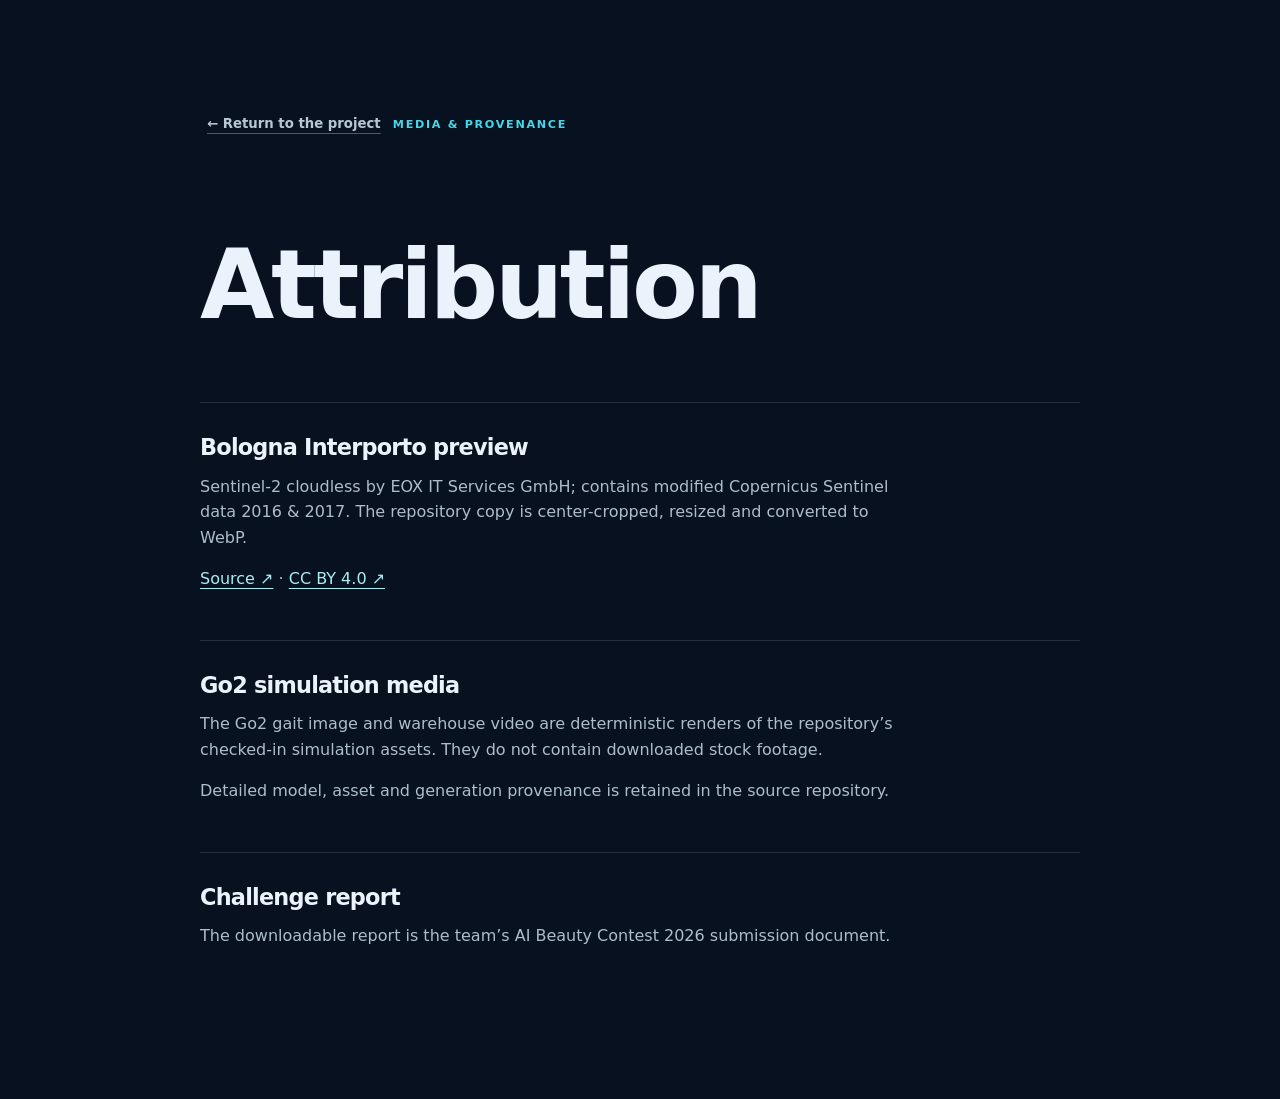
==== attribution.html @ e1055801 "initial commit" ====
<!doctype html>
<html lang="en">
<head>
  <meta charset="utf-8">
  <meta name="viewport" content="width=device-width, initial-scale=1">
  <meta name="theme-color" content="#07111f">
  <title>Media Attribution | LLM-Driven Mission Control</title>
  <link rel="stylesheet" href="styles.css">
</head>
<body>
  <main class="legal-page">
    <a class="text-link" href="index.html#home">← Return to the project</a>
    <span class="criterion-weight">MEDIA &amp; PROVENANCE</span>
    <h1>Attribution</h1>

    <section>
      <h2>Bologna Interporto preview</h2>
      <p>Sentinel-2 cloudless by EOX IT Services GmbH; contains modified Copernicus Sentinel data 2016 &amp; 2017. The repository copy is center-cropped, resized and converted to WebP.</p>
      <p><a href="https://new.eox.at/2017/08/sentinel-2-global-cloudless-mosaic/" target="_blank" rel="noopener">Source ↗</a> · <a href="https://creativecommons.org/licenses/by/4.0/" target="_blank" rel="noopener">CC BY 4.0 ↗</a></p>
    </section>

    <section>
      <h2>Go2 simulation media</h2>
      <p>The Go2 gait image and warehouse video are deterministic renders of the repository’s checked-in simulation assets. They do not contain downloaded stock footage.</p>
      <p>Detailed model, asset and generation provenance is retained in the source repository.</p>
    </section>

    <section>
      <h2>Challenge report</h2>
      <p>The downloadable report is the team’s AI Beauty Contest 2026 submission document.</p>
    </section>
  </main>
</body>
</html>
---- styles.css ----
:root {
  --ink: #eaf2fb;
  --ink-muted: #95a7ba;
  --ink-dark: #142234;
  --paper: #f5f7f8;
  --paper-soft: #edf1f3;
  --night: #07111f;
  --night-soft: #0b192a;
  --panel: #0d1d30;
  --line: rgba(149, 167, 186, 0.2);
  --line-dark: rgba(20, 34, 52, 0.14);
  --cyan: #47d7e8;
  --cyan-soft: #a8edf3;
  --green: #74e0a5;
  --amber: #f4bd63;
  --red: #ff7d78;
  --navy: #12345a;
  --max-width: 1240px;
  --header-height: 76px;
  --radius: 4px;
  --shadow: 0 24px 70px rgba(0, 0, 0, 0.18);
}

* {
  box-sizing: border-box;
}

html {
  min-width: 320px;
  scroll-behavior: smooth;
}

body {
  margin: 0;
  color: var(--ink-dark);
  background: var(--paper);
  font-family: Inter, ui-sans-serif, system-ui, -apple-system, BlinkMacSystemFont, "Segoe UI", sans-serif;
  font-size: 16px;
  line-height: 1.6;
  text-rendering: optimizeLegibility;
}

button,
a {
  -webkit-tap-highlight-color: transparent;
}

a {
  color: inherit;
}

button {
  font: inherit;
}

img,
video {
  display: block;
  max-width: 100%;
}

h1,
h2,
h3,
p,
blockquote {
  margin-top: 0;
}

h1,
h2,
h3 {
  line-height: 1.08;
  letter-spacing: -0.035em;
}

h1 {
  font-size: clamp(3rem, 7vw, 6.7rem);
}

h2 {
  font-size: clamp(2rem, 4vw, 3.8rem);
}

h3 {
  font-size: 1.25rem;
}

code,
pre {
  font-family: "SFMono-Regular", Consolas, "Liberation Mono", monospace;
}

.sr-only {
  position: absolute;
  width: 1px;
  height: 1px;
  padding: 0;
  margin: -1px;
  overflow: hidden;
  clip: rect(0, 0, 0, 0);
  white-space: nowrap;
  border: 0;
}

.skip-link {
  position: fixed;
  top: 8px;
  left: 8px;
  z-index: 200;
  padding: 10px 14px;
  color: var(--night);
  background: var(--cyan);
  transform: translateY(-160%);
  transition: transform 160ms ease;
}

.skip-link:focus {
  transform: translateY(0);
}

.site-header {
  position: sticky;
  top: 0;
  z-index: 100;
  min-height: var(--header-height);
  display: flex;
  align-items: center;
  gap: 26px;
  padding: 0 clamp(20px, 4vw, 64px);
  color: var(--ink);
  background: rgba(7, 17, 31, 0.96);
  border-bottom: 1px solid rgba(255, 255, 255, 0.08);
  backdrop-filter: blur(18px);
}

.brand {
  min-width: max-content;
  display: flex;
  align-items: center;
  gap: 12px;
  color: inherit;
  text-decoration: none;
}

.brand-mark {
  width: 84px;
  height: 60px;
  flex: 0 0 84px;
  display: grid;
  place-items: center;
}

.brand-mark img {
  width: 100%;
  height: 100%;
  object-fit: contain;
  object-position: center;
  transform: translateY(-8px);
}

.brand strong,
.brand small {
  display: block;
}

.brand strong {
  max-width: 190px;
  overflow: hidden;
  text-overflow: ellipsis;
  font-size: 0.82rem;
  letter-spacing: 0.04em;
  white-space: nowrap;
}

.brand small {
  margin-top: 1px;
  color: var(--ink-muted);
  font-size: 0.65rem;
  letter-spacing: 0.08em;
  text-transform: uppercase;
}

.primary-nav {
  min-width: 0;
  margin-left: auto;
}

.tab-list {
  display: flex;
  align-items: stretch;
  gap: 4px;
}

.nav-tab {
  min-height: var(--header-height);
  padding: 0 clamp(8px, 1vw, 16px);
  position: relative;
  color: #aebccc;
  background: transparent;
  border: 0;
  cursor: pointer;
  font-size: clamp(0.68rem, 0.78vw, 0.79rem);
  font-weight: 650;
  letter-spacing: 0.035em;
  white-space: nowrap;
}

.nav-tab::after {
  content: "";
  position: absolute;
  right: 12px;
  bottom: -1px;
  left: 12px;
  height: 2px;
  background: var(--cyan);
  transform: scaleX(0);
  transition: transform 180ms ease;
}

.nav-tab:hover,
.nav-tab:focus-visible,
.nav-tab.is-active {
  color: #fff;
  outline: none;
}

.nav-tab.is-active::after {
  transform: scaleX(1);
}

.nav-toggle {
  display: none;
  width: 42px;
  height: 42px;
  margin-left: auto;
  padding: 10px;
  background: transparent;
  border: 1px solid var(--line);
}

.nav-toggle > span:not(.sr-only) {
  display: block;
  width: 100%;
  height: 1px;
  margin: 5px 0;
  background: var(--ink);
}

.page-panel[hidden] {
  display: none;
}

.page-panel.is-active {
  animation: panel-in 340ms ease both;
}

@keyframes panel-in {
  from { opacity: 0; transform: translateY(8px); }
  to { opacity: 1; transform: translateY(0); }
}

.content-shell {
  width: min(calc(100% - 40px), var(--max-width));
  margin: 0 auto;
}

.hero {
  min-height: calc(100vh - var(--header-height));
  position: relative;
  display: grid;
  grid-template-columns: minmax(0, 1.03fr) minmax(440px, 0.97fr);
  align-items: center;
  gap: clamp(40px, 7vw, 100px);
  padding: clamp(70px, 9vw, 130px) max(20px, calc((100vw - var(--max-width)) / 2));
  overflow: hidden;
  color: var(--ink);
  background:
    radial-gradient(circle at 75% 32%, rgba(40, 134, 160, 0.18), transparent 28%),
    linear-gradient(135deg, #06101d 0%, #091829 58%, #07111f 100%);
}

.hero-grid {
  position: absolute;
  inset: 0;
  opacity: 0.18;
  background-image:
    linear-gradient(rgba(149, 167, 186, 0.16) 1px, transparent 1px),
    linear-gradient(90deg, rgba(149, 167, 186, 0.16) 1px, transparent 1px);
  background-size: 72px 72px;
  mask-image: linear-gradient(90deg, transparent 8%, #000 55%, transparent 100%);
}

.hero-glow {
  position: absolute;
  width: 440px;
  height: 440px;
  top: 8%;
  right: 12%;
  border: 1px solid rgba(71, 215, 232, 0.12);
  border-radius: 50%;
  box-shadow: 0 0 0 70px rgba(71, 215, 232, 0.025), 0 0 0 140px rgba(71, 215, 232, 0.018);
}

.hero-copy,
.hero-visual {
  position: relative;
  z-index: 1;
}

.eyebrow,
.criterion-weight,
.section-index {
  display: inline-flex;
  align-items: center;
  gap: 9px;
  color: var(--cyan-soft);
  font-size: 0.7rem;
  font-weight: 750;
  letter-spacing: 0.15em;
  text-transform: uppercase;
}

.status-dot {
  width: 7px;
  height: 7px;
  display: inline-block;
  background: var(--green);
  border-radius: 50%;
  box-shadow: 0 0 0 5px rgba(116, 224, 165, 0.1), 0 0 18px rgba(116, 224, 165, 0.8);
}

.status-dot.amber {
  flex: 0 0 auto;
  background: var(--amber);
  box-shadow: 0 0 0 5px rgba(244, 189, 99, 0.1), 0 0 18px rgba(244, 189, 99, 0.6);
}

.hero h1 {
  max-width: 780px;
  margin: 25px 0 28px;
  font-size: clamp(3.1rem, 4.5vw, 5.1rem);
  letter-spacing: -0.055em;
}

.hero h1 span {
  color: var(--cyan);
}

.hero-lead {
  max-width: 660px;
  color: #b8c6d5;
  font-size: clamp(1.02rem, 1.5vw, 1.3rem);
}

.hero-actions,
.demo-actions {
  display: flex;
  flex-wrap: wrap;
  align-items: center;
  gap: 13px;
  margin-top: 34px;
}

.button {
  min-height: 48px;
  display: inline-flex;
  align-items: center;
  justify-content: center;
  gap: 18px;
  padding: 0 20px;
  text-decoration: none;
  border: 1px solid transparent;
  border-radius: 2px;
  cursor: pointer;
  font-size: 0.84rem;
  font-weight: 750;
  letter-spacing: 0.035em;
  transition: transform 150ms ease, background 150ms ease, border-color 150ms ease;
}

.button:hover,
.button:focus-visible {
  transform: translateY(-2px);
  outline: none;
}

.button-primary {
  color: #04121d;
  background: var(--cyan);
  box-shadow: 0 12px 30px rgba(71, 215, 232, 0.16);
}

.button-primary:hover {
  background: #6be4f0;
}

.button-secondary {
  color: inherit;
  background: rgba(255, 255, 255, 0.035);
  border-color: rgba(255, 255, 255, 0.2);
}

.button-secondary:hover {
  border-color: rgba(71, 215, 232, 0.55);
}

.text-link {
  padding: 11px 7px;
  color: #b6c6d5;
  font-size: 0.83rem;
  font-weight: 650;
  text-decoration-color: rgba(71, 215, 232, 0.45);
  text-underline-offset: 5px;
}

.visual-frame {
  position: relative;
  padding: 16px;
  background: rgba(11, 25, 42, 0.92);
  border: 1px solid rgba(71, 215, 232, 0.24);
  box-shadow: 0 36px 100px rgba(0, 0, 0, 0.45);
}

.visual-frame::before,
.visual-frame::after {
  content: "";
  position: absolute;
  width: 28px;
  height: 28px;
  border-color: var(--cyan);
}

.visual-frame::before {
  top: -6px;
  left: -6px;
  border-top: 1px solid;
  border-left: 1px solid;
}

.visual-frame::after {
  right: -6px;
  bottom: -6px;
  border-right: 1px solid;
  border-bottom: 1px solid;
}

.visual-toolbar {
  display: flex;
  align-items: center;
  gap: 6px;
  padding: 2px 1px 14px;
  border-bottom: 1px solid var(--line);
}

.visual-toolbar > span {
  width: 6px;
  height: 6px;
  background: #577085;
  border-radius: 50%;
}

.visual-toolbar > span:first-child {
  background: var(--green);
}

.visual-toolbar small {
  margin-left: auto;
  color: var(--green);
  font-size: 0.6rem;
  font-weight: 700;
  letter-spacing: 0.12em;
}

.command-card {
  margin: 15px 0;
  padding: 16px 18px;
  background: #0a1626;
  border-left: 2px solid var(--cyan);
}

.command-card small,
.telemetry-row small,
.architecture-flow small,
.support-layers small,
.price-card small,
.business-metrics small {
  color: var(--ink-muted);
  font-size: 0.59rem;
  font-weight: 750;
  letter-spacing: 0.13em;
}

.command-card p {
  margin: 8px 0 9px;
  color: #d9e5ef;
  font-size: 0.82rem;
  line-height: 1.5;
}

.command-state {
  color: var(--green);
  font-size: 0.65rem;
  font-weight: 650;
}

.mission-frame-title {
  padding: 20px 2px 5px;
}

.mission-frame-title small,
.pipeline-step small,
.mission-output small {
  display: block;
  color: var(--ink-muted);
  font-size: 0.57rem;
  font-weight: 750;
  letter-spacing: 0.13em;
}

.mission-frame-title strong {
  display: block;
  margin-top: 5px;
  color: #e8f0f7;
  font-size: 1rem;
  line-height: 1.35;
}

.hero-pipeline {
  display: grid;
  gap: 0;
  margin: 16px 0;
}

.pipeline-step {
  min-height: 66px;
  display: grid;
  grid-template-columns: 42px 1fr;
  align-items: center;
  gap: 13px;
  padding: 10px 15px;
  background: rgba(255, 255, 255, 0.025);
  border: 1px solid var(--line);
}

.pipeline-step > span {
  width: 34px;
  height: 34px;
  display: grid;
  place-items: center;
  color: var(--night);
  background: var(--cyan);
  border-radius: 50%;
  font-size: 0.62rem;
  font-weight: 850;
}

.pipeline-step strong {
  display: block;
  margin-top: 2px;
  color: #dce7ef;
  font-size: 0.76rem;
}

.pipeline-connector {
  height: 18px;
  display: grid;
  place-items: center;
  color: var(--cyan);
  font-size: 0.8rem;
}

.mission-output {
  min-height: 62px;
  display: grid;
  grid-template-columns: 1fr auto;
  align-items: center;
  gap: 18px;
  padding: 13px 16px;
  background: rgba(116, 224, 165, 0.065);
  border: 1px solid rgba(116, 224, 165, 0.26);
}

.mission-output strong {
  display: block;
  margin-top: 2px;
  color: #dff6e8;
  font-size: 0.75rem;
}

.mission-output b {
  color: var(--green);
  font-size: 0.6rem;
  letter-spacing: 0.1em;
}

.route-map {
  min-height: 290px;
  position: relative;
  overflow: hidden;
  background:
    radial-gradient(circle at 72% 42%, rgba(71, 215, 232, 0.14), transparent 4%, transparent 14%),
    linear-gradient(rgba(149, 167, 186, 0.09) 1px, transparent 1px),
    linear-gradient(90deg, rgba(149, 167, 186, 0.09) 1px, transparent 1px),
    #081522;
  background-size: auto, 32px 32px, 32px 32px, auto;
  border: 1px solid rgba(255, 255, 255, 0.06);
}

.route-map::before,
.route-map::after {
  content: "";
  position: absolute;
  border: 1px solid rgba(71, 215, 232, 0.16);
}

.route-map::before {
  inset: 15% 8% 13% 11%;
}

.route-map::after {
  inset: 28% 27% 30% 31%;
}

.robot-sprite {
  width: 94px;
  height: 82px;
  position: absolute;
  z-index: 4;
  right: 18%;
  bottom: 19%;
  background: url("assets/go2-mujoco-rear.webp") left center / 900% 100% no-repeat;
  filter: drop-shadow(0 10px 12px rgba(0, 0, 0, 0.55));
}

.route-line {
  height: 2px;
  position: absolute;
  z-index: 2;
  background: linear-gradient(90deg, var(--cyan), var(--green));
  box-shadow: 0 0 10px rgba(71, 215, 232, 0.5);
  transform-origin: left center;
}

.route-one {
  width: 47%;
  top: 67%;
  left: 16%;
  transform: rotate(-18deg);
}

.route-two {
  width: 34%;
  top: 52%;
  left: 58%;
  transform: rotate(-40deg);
}

.route-node {
  width: 28px;
  height: 28px;
  position: absolute;
  z-index: 3;
  display: grid;
  place-items: center;
  color: var(--night);
  background: var(--cyan);
  border-radius: 50%;
  box-shadow: 0 0 0 5px rgba(71, 215, 232, 0.09);
  font-size: 0.62rem;
  font-weight: 800;
}

.node-a { left: 13%; bottom: 19%; }
.node-b { left: 56%; top: 42%; }
.node-c { right: 8%; top: 18%; background: var(--green); }

.telemetry-row {
  display: grid;
  grid-template-columns: repeat(3, 1fr);
  gap: 8px;
  margin-top: 12px;
}

.telemetry-row > div {
  padding: 10px;
  background: rgba(255, 255, 255, 0.025);
  border: 1px solid var(--line);
}

.telemetry-row strong,
.telemetry-row small {
  display: block;
}

.telemetry-row strong {
  margin-top: 3px;
  color: var(--green);
  font-size: 0.72rem;
}

.home-content {
  padding: 0 0 110px;
}

.team-strip {
  display: flex;
  flex-direction: column;
  align-items: center;
  gap: 46px;
  padding: 76px 0 82px;
  text-align: center;
  border-bottom: 1px solid var(--line-dark);
}

.team-strip h2 {
  margin: 6px 0 0;
  font-size: clamp(1.45rem, 2.5vw, 2.1rem);
}

.member-list {
  width: 100%;
  display: flex;
  align-items: flex-start;
  justify-content: center;
  gap: clamp(48px, 9vw, 120px);
}

.member-card {
  width: min(240px, 42vw);
  position: relative;
  display: flex;
  flex-direction: column;
  align-items: center;
  color: var(--ink-dark);
  background: transparent;
  border: 0;
  text-decoration: none;
  box-shadow: none;
  transition: transform 180ms ease;
}

.member-card::after {
  display: none;
}

.member-card:hover,
.member-card:focus-visible {
  outline: none;
  transform: translateY(-4px);
}

.member-card:focus-visible .member-photo {
  outline: 3px solid rgba(71, 215, 232, 0.45);
  outline-offset: 5px;
}

.member-photo {
  width: clamp(160px, 17vw, 210px);
  aspect-ratio: 1;
  position: relative;
  display: block;
  overflow: hidden;
  order: 2;
  margin-top: 20px;
  background: #dce6e9;
  border: 1px solid rgba(31, 104, 127, 0.18);
  border-radius: 50%;
  box-shadow: 0 18px 48px rgba(21, 57, 76, 0.14);
  transition: border-color 180ms ease, box-shadow 180ms ease;
}

.member-photo::after {
  content: "";
  position: absolute;
  inset: 0;
  pointer-events: none;
  border-radius: inherit;
  box-shadow: inset 0 0 0 8px rgba(245, 247, 248, 0.12);
  background: linear-gradient(180deg, transparent 66%, rgba(7, 17, 31, 0.08));
}

.member-photo img {
  width: 100%;
  height: 100%;
  position: absolute;
  inset: 0;
  object-fit: cover;
  object-position: 50% 26%;
  filter: saturate(0.88) contrast(1.02);
}

.member-details {
  min-width: 0;
  display: flex;
  flex-direction: column;
  align-items: center;
  order: 1;
  padding: 0;
}

.member-details small,
.member-details strong,
.member-details > span {
  display: block;
}

.member-details small {
  color: #487185;
  font-size: 0.59rem;
  font-weight: 750;
  letter-spacing: 0.13em;
  text-transform: uppercase;
}

.member-details strong {
  margin: 7px 0 5px;
  color: var(--ink-dark);
  font-size: clamp(1rem, 1.7vw, 1.35rem);
  line-height: 1.16;
  letter-spacing: -0.03em;
}

.member-details > span {
  color: #6b7e90;
  font-size: 0.69rem;
  font-weight: 650;
}

.member-details i {
  margin-left: 4px;
  color: #27859c;
  font-style: normal;
}

.member-card:hover .member-photo {
  border-color: rgba(39, 133, 156, 0.55);
  box-shadow: 0 22px 56px rgba(21, 57, 76, 0.2), 0 0 0 6px rgba(71, 215, 232, 0.07);
}

.member-card:hover .member-details strong {
  color: #176c82;
}

.section-index {
  color: #2f7185;
}

.metric-grid {
  display: grid;
  grid-template-columns: repeat(4, 1fr);
  margin: 70px 0 120px;
  border-top: 1px solid var(--line-dark);
  border-left: 1px solid var(--line-dark);
}

.metric-card {
  min-height: 190px;
  display: flex;
  flex-direction: column;
  justify-content: flex-end;
  padding: 25px;
  background: #fff;
  border-right: 1px solid var(--line-dark);
  border-bottom: 1px solid var(--line-dark);
}

.metric-card strong {
  color: var(--navy);
  font-size: 3.1rem;
  line-height: 1;
  letter-spacing: -0.05em;
}

.metric-card span {
  max-width: 150px;
  margin-top: 12px;
  color: #617286;
  font-size: 0.76rem;
  font-weight: 650;
  line-height: 1.4;
}

.section-heading {
  display: grid;
  grid-template-columns: 1.4fr 0.6fr;
  align-items: end;
  gap: 50px;
  margin-bottom: 42px;
}

.section-heading h2 {
  max-width: 760px;
  margin: 8px 0 0;
}

.section-heading > p {
  margin: 0 0 8px;
  color: #65758a;
}

.process-flow {
  display: grid;
  grid-template-columns: repeat(5, 1fr);
  border-top: 1px solid var(--line-dark);
}

.process-flow article {
  min-height: 230px;
  position: relative;
  padding: 25px 22px;
  border-right: 1px solid var(--line-dark);
}

.process-flow article:first-child {
  border-left: 1px solid var(--line-dark);
}

.process-flow article::after {
  content: "→";
  position: absolute;
  top: 18px;
  right: -9px;
  z-index: 2;
  color: #5e93a3;
  background: var(--paper);
}

.process-flow article:last-child::after {
  display: none;
}

.process-flow span,
.execution-steps > li > span,
.path-grid article > span,
.card-number {
  color: #3a879d;
  font-size: 0.68rem;
  font-weight: 800;
  letter-spacing: 0.12em;
}

.process-flow h3 {
  margin: 60px 0 12px;
}

.process-flow p,
.info-card p,
.safety-grid p,
.execution-steps p,
.path-grid p {
  color: #68788b;
  font-size: 0.88rem;
}

.page-hero {
  min-height: 430px;
  display: grid;
  grid-template-columns: 1.2fr 0.8fr;
  align-items: end;
  gap: 70px;
  padding: 90px max(20px, calc((100vw - var(--max-width)) / 2)) 75px;
  color: var(--ink);
  background:
    radial-gradient(circle at 84% 20%, rgba(71, 215, 232, 0.12), transparent 30%),
    linear-gradient(120deg, #07111f, #0b1c30);
}

.page-hero h1 {
  margin: 20px 0 0;
  font-size: clamp(3rem, 6vw, 6rem);
}

.page-hero > p {
  max-width: 520px;
  margin-bottom: 11px;
  color: #b4c3d2;
  font-size: 1.1rem;
}

.criterion-weight {
  color: var(--cyan);
}

.section-stack {
  display: grid;
  gap: 120px;
  padding-top: 100px;
  padding-bottom: 120px;
}

.split-feature,
.skill-contract,
.demo-stage,
.offer-hero {
  display: grid;
  grid-template-columns: 1fr 1fr;
  align-items: center;
  gap: clamp(45px, 8vw, 105px);
}

.feature-image {
  position: relative;
  min-height: 480px;
  overflow: hidden;
  background: var(--night-soft);
  box-shadow: var(--shadow);
}

.feature-image::after {
  content: "";
  position: absolute;
  inset: 0;
  background: linear-gradient(180deg, transparent 42%, rgba(7, 17, 31, 0.94));
}

.feature-image img {
  width: 100%;
  height: 480px;
  object-fit: cover;
  filter: saturate(0.72) contrast(1.08);
  transform: scale(1.02);
}

.feature-image span {
  position: absolute;
  z-index: 1;
  right: 25px;
  bottom: 22px;
  left: 25px;
  color: #d8e4ed;
  font-size: 0.68rem;
  font-weight: 700;
  letter-spacing: 0.09em;
  text-transform: uppercase;
}

.feature-copy h2,
.contract-intro h2,
.demo-copy h2,
.offer-hero h2 {
  margin: 13px 0 23px;
  font-size: clamp(2.2rem, 4vw, 4rem);
}

.feature-copy > p,
.contract-intro > p,
.demo-copy > p,
.offer-hero p {
  color: #627489;
  font-size: 1rem;
}

blockquote {
  margin: 30px 0 0;
  padding: 25px 0 25px 28px;
  color: #1c4158;
  border-left: 2px solid var(--cyan);
  font-size: 1.08rem;
  font-weight: 670;
  line-height: 1.55;
}

.card-grid {
  display: grid;
}

.four-up {
  grid-template-columns: repeat(4, 1fr);
}

.info-card {
  min-height: 260px;
  padding: 26px;
  background: #fff;
  border-top: 1px solid var(--line-dark);
  border-right: 1px solid var(--line-dark);
  border-bottom: 1px solid var(--line-dark);
}

.info-card:first-child {
  border-left: 1px solid var(--line-dark);
}

.info-card h3 {
  margin: 72px 0 12px;
}

.boundary-callout {
  display: grid;
  grid-template-columns: 1fr 1fr;
  gap: 70px;
  padding: 48px;
  color: var(--ink);
  background: var(--navy);
}

.boundary-callout .section-index {
  color: var(--cyan-soft);
}

.boundary-callout h2 {
  margin: 10px 0 0;
  font-size: clamp(2rem, 3.3vw, 3.2rem);
}

.boundary-callout p {
  margin: 10px 0 0;
  color: #c3d0dc;
}

.architecture-board {
  padding: clamp(25px, 5vw, 65px);
  color: var(--ink);
  background:
    linear-gradient(rgba(149, 167, 186, 0.055) 1px, transparent 1px),
    linear-gradient(90deg, rgba(149, 167, 186, 0.055) 1px, transparent 1px),
    var(--night);
  background-size: 42px 42px, 42px 42px, auto;
  box-shadow: var(--shadow);
}

.board-header {
  margin-bottom: 50px;
  text-align: center;
}

.board-header h2 {
  max-width: 760px;
  margin: 16px auto 0;
  font-size: clamp(2rem, 3.4vw, 3.4rem);
}

.live-pill {
  display: inline-flex;
  align-items: center;
  gap: 8px;
  padding: 7px 12px;
  color: var(--green);
  background: rgba(116, 224, 165, 0.06);
  border: 1px solid rgba(116, 224, 165, 0.2);
  font-size: 0.66rem;
  font-weight: 750;
  letter-spacing: 0.09em;
  text-transform: uppercase;
}

.live-pill i {
  width: 6px;
  height: 6px;
  background: var(--green);
  border-radius: 50%;
}

.architecture-flow {
  width: min(100%, 640px);
  margin: 0 auto;
}

.architecture-flow article,
.support-layers article {
  padding: 17px 22px;
  background: rgba(17, 41, 65, 0.92);
  border: 1px solid rgba(110, 161, 185, 0.28);
  text-align: center;
}

.architecture-flow article.llm-layer {
  background: rgba(71, 215, 232, 0.055);
  border-color: rgba(71, 215, 232, 0.68);
}

.architecture-flow .llm-layer small {
  color: var(--cyan);
}

.architecture-flow h3,
.support-layers h3 {
  margin: 4px 0 5px;
  color: #fff;
  font-size: 1rem;
  letter-spacing: -0.015em;
}

.architecture-flow p,
.support-layers p {
  margin: 0;
  color: #aabaca;
  font-size: 0.78rem;
}

.flow-arrow {
  height: 25px;
  display: grid;
  place-items: center;
  color: var(--cyan);
}

.support-layers {
  display: grid;
  grid-template-columns: 1fr 1fr;
  gap: 24px;
  margin-top: 44px;
}

.support-layers article:first-child {
  border-color: rgba(244, 189, 99, 0.38);
}

.support-layers article:last-child {
  border-color: rgba(116, 224, 165, 0.38);
}

.safety-grid {
  display: grid;
  grid-template-columns: repeat(3, 1fr);
  border-top: 1px solid var(--line-dark);
  border-left: 1px solid var(--line-dark);
}

.safety-grid article {
  min-height: 190px;
  padding: 27px;
  background: #fff;
  border-right: 1px solid var(--line-dark);
  border-bottom: 1px solid var(--line-dark);
}

.safety-grid article::before {
  content: "";
  width: 20px;
  height: 2px;
  display: block;
  margin-bottom: 42px;
  background: var(--cyan);
}

.safety-grid h3 {
  margin-bottom: 10px;
  font-size: 1.05rem;
}

.code-card {
  margin: 0;
  padding: 34px;
  overflow-x: auto;
  color: #b6c4d3;
  background: var(--night);
  border: 1px solid rgba(71, 215, 232, 0.18);
  box-shadow: var(--shadow);
  font-size: clamp(0.75rem, 1.2vw, 0.94rem);
  line-height: 1.9;
}

.code-card b {
  color: var(--cyan-soft);
  font-weight: 500;
}

.code-card em {
  color: var(--green);
  font-style: normal;
}

.code-card span {
  color: var(--amber);
}

.execution-steps {
  display: grid;
  grid-template-columns: repeat(7, 1fr);
  margin: 0;
  padding: 0;
  list-style: none;
  border-top: 1px solid var(--line-dark);
}

.execution-steps li {
  min-height: 240px;
  position: relative;
  padding: 24px 17px;
  border-right: 1px solid var(--line-dark);
  border-bottom: 1px solid var(--line-dark);
}

.execution-steps li:first-child {
  border-left: 1px solid var(--line-dark);
}

.execution-steps li::after {
  content: "›";
  position: absolute;
  top: 17px;
  right: -6px;
  z-index: 2;
  color: #59899a;
  background: var(--paper);
}

.execution-steps li:last-child::after {
  display: none;
}

.execution-steps h3 {
  margin: 64px 0 10px;
  font-size: 1rem;
}

.execution-steps p {
  font-size: 0.78rem;
}

.contract-columns {
  display: grid;
  grid-template-columns: 1fr 1fr;
  gap: 25px;
}

.contract-columns article {
  padding: clamp(28px, 4vw, 48px);
  background: #fff;
  border: 1px solid var(--line-dark);
}

.check-list {
  margin: 28px 0 0;
  padding: 0;
  list-style: none;
}

.check-list li {
  position: relative;
  padding: 13px 0 13px 27px;
  color: #526579;
  border-bottom: 1px solid var(--line-dark);
  font-size: 0.9rem;
}

.check-list li::before {
  content: "";
  width: 7px;
  height: 7px;
  position: absolute;
  top: 21px;
  left: 1px;
  background: var(--green);
  border-radius: 50%;
  box-shadow: 0 0 0 4px rgba(116, 224, 165, 0.12);
}

.video-shell {
  position: relative;
  min-height: 380px;
  overflow: hidden;
  background: var(--night);
  box-shadow: var(--shadow);
}

.video-shell video {
  width: 100%;
  min-height: 380px;
  object-fit: cover;
}

.video-shell::after {
  content: "";
  position: absolute;
  inset: 0;
  pointer-events: none;
  background: linear-gradient(180deg, transparent 58%, rgba(7, 17, 31, 0.86));
}

.video-badge {
  position: absolute;
  z-index: 2;
  right: 18px;
  bottom: 18px;
  left: 18px;
  display: flex;
  align-items: center;
  gap: 9px;
  color: #e4edf5;
  font-size: 0.67rem;
  font-weight: 700;
  letter-spacing: 0.08em;
  text-transform: uppercase;
}

.video-badge span {
  width: 7px;
  height: 7px;
  background: var(--red);
  border-radius: 50%;
  box-shadow: 0 0 0 5px rgba(255, 125, 120, 0.12);
}

.demo-copy blockquote {
  margin-top: 22px;
}

.demo-copy .button-secondary {
  color: var(--ink-dark);
  border-color: var(--line-dark);
}

.demo-link[aria-disabled="true"] {
  pointer-events: none;
  opacity: 0.58;
}

.demo-timeline {
  display: grid;
  grid-template-columns: repeat(5, 1fr);
  border-top: 1px solid var(--line-dark);
}

.demo-timeline article {
  min-height: 230px;
  padding: 25px 22px;
  border-right: 1px solid var(--line-dark);
  border-bottom: 1px solid var(--line-dark);
}

.demo-timeline article:first-child {
  border-left: 1px solid var(--line-dark);
}

.demo-timeline span {
  color: #2f7e95;
  font-family: "SFMono-Regular", Consolas, monospace;
  font-size: 0.7rem;
  font-weight: 750;
}

.demo-timeline h3 {
  margin: 60px 0 11px;
  font-size: 1rem;
}

.demo-timeline p {
  color: #6b7b8d;
  font-size: 0.8rem;
}

.launch-card {
  position: relative;
  display: grid;
  grid-template-columns: 0.75fr 1.25fr;
  align-items: center;
  gap: 50px;
  padding: clamp(32px, 5vw, 58px);
  color: var(--ink);
  background: var(--night);
}

.launch-card .section-index {
  color: var(--cyan-soft);
}

.launch-card h2 {
  margin: 10px 0 0;
  font-size: clamp(2rem, 3.4vw, 3.2rem);
}

.launch-card pre {
  margin: 0;
  padding: 23px;
  overflow-x: auto;
  color: #b9ead0;
  background: rgba(0, 0, 0, 0.24);
  border: 1px solid var(--line);
  font-size: 0.75rem;
  line-height: 1.75;
}

.copy-button {
  position: absolute;
  right: 12px;
  bottom: 12px;
  padding: 7px 10px;
  color: #aebed0;
  background: rgba(255, 255, 255, 0.04);
  border: 1px solid var(--line);
  cursor: pointer;
  font-size: 0.65rem;
}

.pending-banner {
  display: flex;
  align-items: flex-start;
  gap: 18px;
  padding: 25px 28px;
  color: #674814;
  background: #fff7e9;
  border: 1px solid rgba(181, 122, 31, 0.22);
}

.pending-banner strong {
  display: block;
  margin-bottom: 3px;
}

.pending-banner p {
  margin: 0;
  color: #866a3c;
  font-size: 0.85rem;
}

.kpi-grid,
.business-metrics {
  display: grid;
  grid-template-columns: repeat(4, 1fr);
  border-top: 1px solid var(--line-dark);
  border-left: 1px solid var(--line-dark);
}

.kpi-grid article,
.business-metrics article {
  min-height: 230px;
  display: flex;
  flex-direction: column;
  justify-content: flex-end;
  padding: 25px;
  background: #fff;
  border-right: 1px solid var(--line-dark);
  border-bottom: 1px solid var(--line-dark);
}

.kpi-grid article > span,
.business-metrics small {
  order: -1;
  margin-bottom: auto;
  color: #61758a;
  font-size: 0.64rem;
  font-weight: 750;
  letter-spacing: 0.1em;
}

.kpi-grid strong,
.business-metrics strong {
  color: var(--navy);
  font-size: clamp(2.5rem, 4vw, 4rem);
  line-height: 1;
  letter-spacing: -0.055em;
}

.kpi-grid small,
.business-metrics span {
  margin-top: 12px;
  color: #768597;
  font-size: 0.7rem;
  line-height: 1.4;
}

.method-table {
  border-top: 1px solid var(--line-dark);
  border-left: 1px solid var(--line-dark);
}

.method-table [role="row"] {
  display: grid;
  grid-template-columns: 0.7fr 1.4fr 0.7fr;
}

.method-table [role="row"] > * {
  padding: 18px 22px;
  background: #fff;
  border-right: 1px solid var(--line-dark);
  border-bottom: 1px solid var(--line-dark);
  color: #5d6f82;
  font-size: 0.82rem;
}

.method-table [role="row"]:first-child > * {
  color: var(--ink);
  background: var(--navy);
  font-size: 0.67rem;
  letter-spacing: 0.08em;
  text-transform: uppercase;
}

.offer-hero {
  padding: clamp(35px, 5vw, 60px);
  color: var(--ink);
  background: var(--navy);
}

.offer-hero .section-index {
  color: var(--cyan-soft);
}

.offer-hero p {
  color: #c3d1dc;
}

.price-card {
  min-height: 260px;
  display: flex;
  flex-direction: column;
  justify-content: center;
  padding: 35px;
  color: var(--night);
  background: var(--cyan);
}

.price-card small {
  color: #285c68;
}

.price-card strong {
  margin: 21px 0 8px;
  font-size: clamp(3rem, 5vw, 5rem);
  line-height: 1;
  letter-spacing: -0.06em;
}

.price-card span {
  color: #235263;
  font-size: 0.8rem;
  font-weight: 650;
}

.path-grid {
  display: grid;
  grid-template-columns: repeat(3, 1fr);
  border-top: 1px solid var(--line-dark);
  border-left: 1px solid var(--line-dark);
}

.path-grid article {
  min-height: 270px;
  display: flex;
  flex-direction: column;
  padding: 28px;
  background: #fff;
  border-right: 1px solid var(--line-dark);
  border-bottom: 1px solid var(--line-dark);
}

.path-grid h3 {
  margin: 65px 0 11px;
}

.path-grid strong {
  margin-top: auto;
  color: var(--navy);
  font-size: 1.35rem;
}

.assumption-note {
  display: flex;
  gap: 35px;
  padding: 24px 28px;
  color: #7b6236;
  background: #fff8eb;
  border: 1px solid rgba(155, 108, 36, 0.18);
}

.assumption-note strong {
  min-width: max-content;
}

.assumption-note p {
  margin: 0;
  font-size: 0.85rem;
}

.site-footer {
  min-height: 140px;
  display: flex;
  align-items: center;
  justify-content: space-between;
  gap: 35px;
  padding: 35px max(20px, calc((100vw - var(--max-width)) / 2));
  color: #93a5b7;
  background: #050d17;
  border-top: 1px solid rgba(255, 255, 255, 0.08);
}

.site-footer strong,
.site-footer span {
  display: block;
}

.site-footer strong {
  margin-bottom: 3px;
  color: #e6edf4;
  font-size: 0.85rem;
}

.site-footer span,
.site-footer a {
  font-size: 0.7rem;
}

.site-footer > div:last-child {
  display: flex;
  align-items: center;
  gap: 20px;
}

.site-footer a {
  color: #c0cddb;
  text-underline-offset: 4px;
}

.legal-page {
  min-height: 100vh;
  padding: clamp(45px, 8vw, 110px) max(20px, calc((100vw - 880px) / 2));
  color: var(--ink);
  background: var(--night);
}

.legal-page > .text-link {
  display: inline-block;
  margin-bottom: 70px;
}

.legal-page h1 {
  margin: 18px 0 65px;
  font-size: clamp(3.2rem, 8vw, 6rem);
}

.legal-page section {
  padding: 32px 0;
  border-top: 1px solid var(--line);
}

.legal-page h2 {
  margin-bottom: 14px;
  font-size: 1.4rem;
}

.legal-page p {
  max-width: 720px;
  color: #aebdcb;
}

.legal-page section a {
  color: var(--cyan-soft);
  text-underline-offset: 4px;
}

@media (max-width: 1120px) {
  .site-header {
    padding: 0 20px;
  }

  .brand small {
    display: none;
  }

  .hero {
    grid-template-columns: 1fr 0.8fr;
  }

  .nav-tab {
    padding: 0 7px;
    font-size: 0.65rem;
  }

  .execution-steps {
    grid-template-columns: repeat(4, 1fr);
  }

  .execution-steps li:nth-child(5) {
    border-left: 1px solid var(--line-dark);
  }

  .execution-steps li:nth-child(4)::after {
    display: none;
  }
}

@media (max-width: 900px) {
  :root {
    --header-height: 68px;
  }

  .nav-toggle {
    display: block;
  }

  .primary-nav {
    position: absolute;
    top: 100%;
    right: 0;
    left: 0;
    display: none;
    padding: 10px 20px 22px;
    background: rgba(7, 17, 31, 0.985);
    border-bottom: 1px solid var(--line);
  }

  .primary-nav.is-open {
    display: block;
  }

  .tab-list {
    display: grid;
    grid-template-columns: repeat(2, 1fr);
    gap: 4px;
  }

  .nav-tab {
    min-height: 44px;
    padding: 0 13px;
    text-align: left;
  }

  .nav-tab::after {
    right: auto;
    bottom: 8px;
    left: 13px;
    width: 20px;
  }

  .hero {
    min-height: auto;
    grid-template-columns: 1fr;
    padding-top: 90px;
  }

  .hero-copy {
    max-width: 760px;
  }

  .hero-visual {
    width: min(100%, 620px);
  }

  .page-hero {
    grid-template-columns: 1fr;
    align-items: end;
    gap: 30px;
    padding-top: 75px;
  }

  .page-hero > p {
    max-width: 700px;
  }

  .metric-grid,
  .kpi-grid,
  .business-metrics,
  .four-up {
    grid-template-columns: repeat(2, 1fr);
  }

  .process-flow,
  .demo-timeline {
    grid-template-columns: repeat(3, 1fr);
  }

  .process-flow article:nth-child(4),
  .demo-timeline article:nth-child(4) {
    border-left: 1px solid var(--line-dark);
  }

  .process-flow article:nth-child(3)::after {
    display: none;
  }

  .section-heading,
  .split-feature,
  .skill-contract,
  .demo-stage,
  .offer-hero,
  .boundary-callout,
  .launch-card {
    grid-template-columns: 1fr;
  }

  .feature-image {
    min-height: 390px;
  }

  .feature-image img {
    height: 390px;
  }

  .safety-grid {
    grid-template-columns: repeat(2, 1fr);
  }

  .launch-card {
    gap: 30px;
  }

  .copy-button {
    position: static;
    justify-self: start;
  }
}

@media (max-width: 620px) {
  .content-shell {
    width: min(calc(100% - 28px), var(--max-width));
  }

  .brand strong {
    max-width: 160px;
  }

  .hero {
    padding-right: 14px;
    padding-left: 14px;
  }

  .hero h1 {
    font-size: clamp(2.7rem, 11.5vw, 3.6rem);
  }

  .hero-actions,
  .demo-actions {
    align-items: stretch;
    flex-direction: column;
  }

  .hero-actions .button,
  .demo-actions .button {
    width: 100%;
  }

  .text-link {
    text-align: center;
  }

  .route-map {
    min-height: 235px;
  }

  .team-strip,
  .site-footer,
  .assumption-note {
    align-items: flex-start;
    flex-direction: column;
  }

  .team-strip {
    align-items: center;
  }

  .member-list {
    flex-direction: column;
    align-items: center;
    gap: 48px;
  }

  .member-card {
    width: min(260px, 88vw);
  }

  .metric-grid,
  .kpi-grid,
  .business-metrics,
  .four-up,
  .process-flow,
  .demo-timeline,
  .safety-grid,
  .contract-columns,
  .path-grid,
  .support-layers,
  .execution-steps {
    grid-template-columns: 1fr;
  }

  .metric-card,
  .info-card,
  .process-flow article,
  .demo-timeline article,
  .safety-grid article,
  .execution-steps li,
  .path-grid article {
    min-height: auto;
    border-left: 1px solid var(--line-dark);
  }

  .process-flow article::after,
  .execution-steps li::after {
    display: none;
  }

  .process-flow h3,
  .info-card h3,
  .demo-timeline h3,
  .execution-steps h3,
  .path-grid h3 {
    margin-top: 32px;
  }

  .section-stack {
    gap: 80px;
    padding-top: 70px;
    padding-bottom: 80px;
  }

  .section-heading {
    gap: 20px;
  }

  .architecture-board,
  .boundary-callout,
  .offer-hero {
    padding: 25px 18px;
  }

  .method-table {
    overflow-x: auto;
  }

  .method-table [role="row"] {
    min-width: 680px;
  }

  .site-footer > div:last-child {
    flex-wrap: wrap;
  }
}

@media (prefers-reduced-motion: reduce) {
  *,
  *::before,
  *::after {
    scroll-behavior: auto !important;
    animation-duration: 0.01ms !important;
    animation-iteration-count: 1 !important;
    transition-duration: 0.01ms !important;
  }
}

@media print {
  .site-header,
  .site-footer,
  .hero-actions,
  .demo-actions,
  .copy-button {
    display: none !important;
  }

  .page-panel[hidden] {
    display: block;
  }

  .hero,
  .page-hero,
  .architecture-board,
  .launch-card,
  .offer-hero {
    color: #111;
    background: #fff;
  }

  .page-panel {
    break-before: page;
  }
}
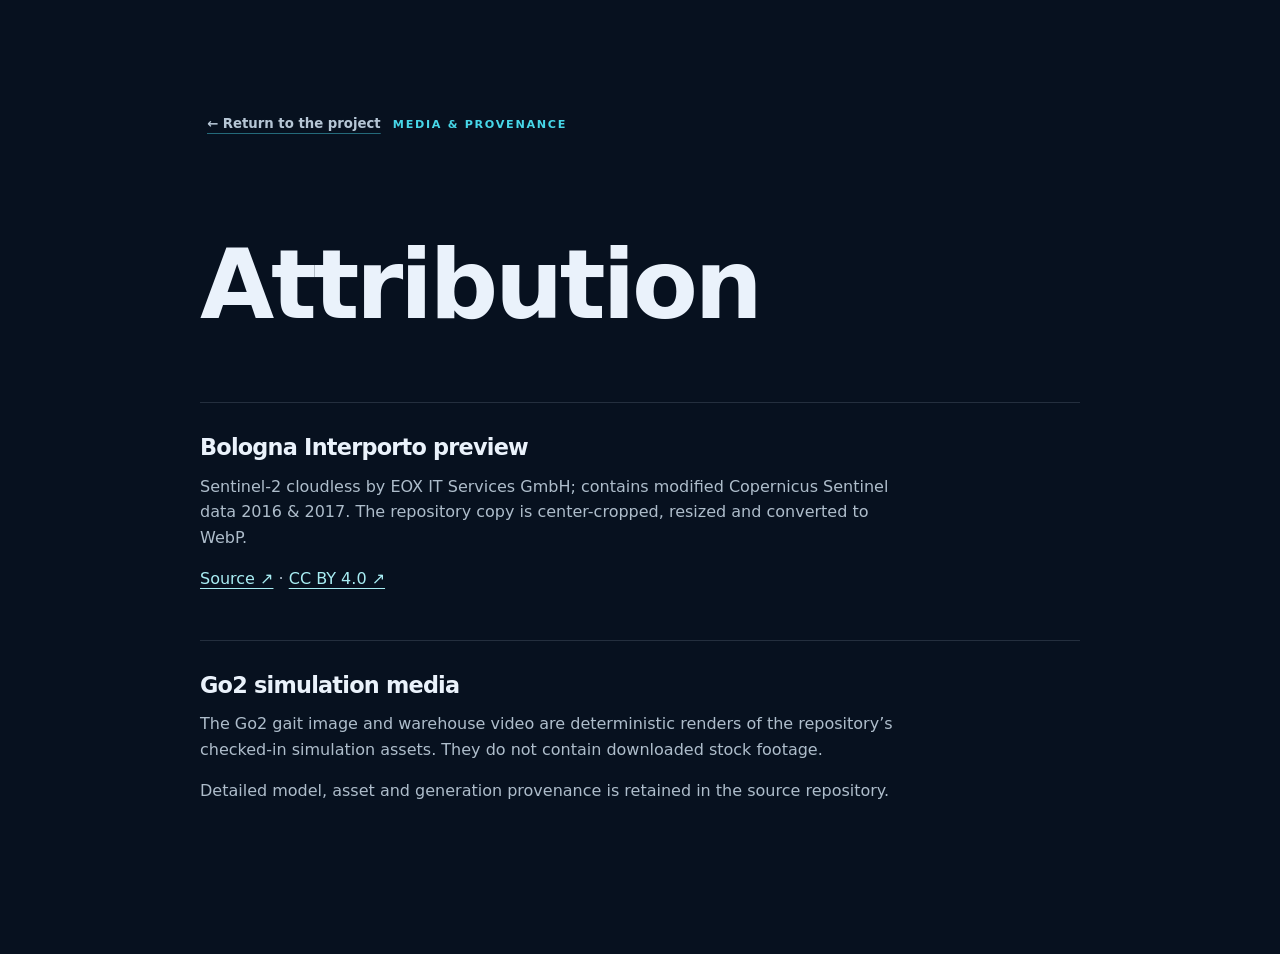
==== commit 7c26dbc0: "code update" ====
--- a/attribution.html
+++ b/attribution.html
@@ -5,6 +5,7 @@
   <meta name="viewport" content="width=device-width, initial-scale=1">
   <meta name="theme-color" content="#07111f">
   <title>Media Attribution | LLM-Driven Mission Control</title>
+  <link rel="icon" href="assets/team/duckster-team-icon.png" type="image/png">
   <link rel="stylesheet" href="styles.css">
 </head>
 <body>
@@ -24,11 +25,6 @@
       <p>The Go2 gait image and warehouse video are deterministic renders of the repository’s checked-in simulation assets. They do not contain downloaded stock footage.</p>
       <p>Detailed model, asset and generation provenance is retained in the source repository.</p>
     </section>
-
-    <section>
-      <h2>Challenge report</h2>
-      <p>The downloadable report is the team’s AI Beauty Contest 2026 submission document.</p>
-    </section>
   </main>
 </body>
 </html>
--- a/styles.css
+++ b/styles.css
@@ -353,8 +353,7 @@
   font-size: clamp(1.02rem, 1.5vw, 1.3rem);
 }
 
-.hero-actions,
-.demo-actions {
+.hero-actions {
   display: flex;
   flex-wrap: wrap;
   align-items: center;
@@ -978,15 +977,26 @@
   font-size: 1.1rem;
 }
 
+.page-hero > *,
+.offer-hero > *,
+.section-heading > * {
+  min-width: 0;
+}
+
 .criterion-weight {
   color: var(--cyan);
 }
 
 .section-stack {
   display: grid;
+  grid-template-columns: minmax(0, 1fr);
   gap: 120px;
   padding-top: 100px;
   padding-bottom: 120px;
+}
+
+.section-stack > * {
+  min-width: 0;
 }
 
 .split-feature,
@@ -1007,13 +1017,6 @@
   box-shadow: var(--shadow);
 }
 
-.feature-image::after {
-  content: "";
-  position: absolute;
-  inset: 0;
-  background: linear-gradient(180deg, transparent 42%, rgba(7, 17, 31, 0.94));
-}
-
 .feature-image img {
   width: 100%;
   height: 480px;
@@ -1022,17 +1025,17 @@
   transform: scale(1.02);
 }
 
-.feature-image span {
-  position: absolute;
-  z-index: 1;
-  right: 25px;
-  bottom: 22px;
-  left: 25px;
-  color: #d8e4ed;
-  font-size: 0.68rem;
-  font-weight: 700;
-  letter-spacing: 0.09em;
-  text-transform: uppercase;
+.feature-image.image-project {
+  min-height: 0;
+  aspect-ratio: 16 / 9;
+  background: #dfe7ea;
+}
+
+.feature-image.image-project img {
+  height: 100%;
+  object-fit: contain;
+  filter: none;
+  transform: none;
 }
 
 .feature-copy h2,
@@ -1198,7 +1201,7 @@
 
 .support-layers {
   display: grid;
-  grid-template-columns: 1fr 1fr;
+  grid-template-columns: repeat(3, 1fr);
   gap: 24px;
   margin-top: 44px;
 }
@@ -1209,6 +1212,45 @@
 
 .support-layers article:last-child {
   border-color: rgba(116, 224, 165, 0.38);
+}
+
+.architecture-authority article {
+  display: flex;
+  flex-direction: column;
+}
+
+.architecture-authority h3 {
+  margin: 12px 0 0;
+  font-size: clamp(1.35rem, 2.2vw, 2rem);
+}
+
+.task-vocabulary {
+  display: flex;
+  flex-wrap: wrap;
+  gap: 8px;
+  margin-top: 32px;
+}
+
+.task-vocabulary code {
+  display: inline-flex;
+  padding: 8px 10px;
+  color: #176c82;
+  background: #eef9fa;
+  border: 1px solid rgba(39, 133, 156, 0.2);
+  font-size: 0.7rem;
+}
+
+.architecture-authority article > p {
+  margin-top: auto;
+  padding-top: 30px;
+}
+
+.table-note {
+  margin: 18px 0 0;
+  padding-left: 18px;
+  color: #65758a;
+  border-left: 2px solid var(--cyan);
+  font-size: 0.82rem;
 }
 
 .safety-grid {
@@ -1348,6 +1390,18 @@
   box-shadow: 0 0 0 4px rgba(116, 224, 165, 0.12);
 }
 
+.check-list.deny-list li::before {
+  background: var(--red);
+  box-shadow: 0 0 0 4px rgba(255, 125, 120, 0.14);
+}
+
+.contract-columns article > p {
+  margin: 26px 0 0;
+  color: #627489;
+  font-size: 0.87rem;
+  line-height: 1.72;
+}
+
 .video-shell {
   position: relative;
   min-height: 380px;
@@ -1362,50 +1416,329 @@
   object-fit: cover;
 }
 
-.video-shell::after {
+.demo-copy blockquote {
+  margin-top: 22px;
+}
+
+.full-demo-card {
+  display: grid;
+  grid-template-columns: 1.35fr 1fr;
+  align-items: center;
+  gap: clamp(34px, 5vw, 70px);
+  padding: clamp(32px, 5vw, 58px);
+  color: var(--ink);
+  background: var(--night);
+  border: 1px solid rgba(71, 215, 232, 0.16);
+  box-shadow: var(--shadow);
+}
+
+.full-demo-card .section-index {
+  color: var(--cyan-soft);
+}
+
+.full-demo-card h2 {
+  margin: 10px 0 0;
+  font-size: clamp(1.9rem, 3.1vw, 2.9rem);
+}
+
+.full-demo-card p {
+  margin: 16px 0 0;
+  color: #c3d0dc;
+}
+
+.full-demo-card .button {
+  margin-top: 28px;
+}
+
+.full-demo-card small {
+  display: block;
+  margin-top: 16px;
+  color: var(--ink-muted);
+  font-size: 0.74rem;
+  line-height: 1.7;
+}
+
+.full-demo-facts {
+  display: grid;
+  grid-template-columns: repeat(2, minmax(0, 1fr));
+  gap: 1px;
+  margin: 0;
+  background: rgba(149, 167, 186, 0.16);
+  border: 1px solid rgba(149, 167, 186, 0.16);
+}
+
+.full-demo-facts > div {
+  padding: 18px 20px;
+  background: var(--night);
+}
+
+.full-demo-facts dt {
+  color: var(--ink-muted);
+  font-size: 0.62rem;
+  font-weight: 700;
+  letter-spacing: 0.14em;
+  text-transform: uppercase;
+}
+
+.full-demo-facts dd {
+  margin: 7px 0 0;
+  font-size: 0.92rem;
+  font-weight: 650;
+  font-variant-numeric: tabular-nums;
+}
+
+.demo-library {
+  width: 100%;
+  min-width: 0;
+  max-width: 100%;
+  overflow: hidden;
+}
+
+.demo-library-heading {
+  margin-bottom: 34px;
+}
+
+.clip-explorer {
+  width: 100%;
+  min-width: 0;
+  max-width: 100%;
+  overflow: hidden;
+  color: var(--ink);
+  background: var(--night);
+  border: 1px solid rgba(71, 215, 232, 0.16);
+  box-shadow: var(--shadow);
+}
+
+.clip-tab-list {
+  width: 100%;
+  min-width: 0;
+  max-width: 100%;
+  display: grid;
+  grid-template-columns: repeat(5, minmax(150px, 1fr));
+  overflow-x: auto;
+  border-bottom: 1px solid rgba(149, 167, 186, 0.18);
+  -ms-overflow-style: none;
+  scrollbar-width: none;
+}
+
+.clip-tab-list::-webkit-scrollbar {
+  display: none;
+}
+
+.clip-tab {
+  min-height: 82px;
+  display: flex;
+  flex-direction: column;
+  align-items: flex-start;
+  justify-content: center;
+  gap: 5px;
+  padding: 15px 18px;
+  position: relative;
+  color: #8fa3b7;
+  background: #091625;
+  border: 0;
+  border-right: 1px solid rgba(149, 167, 186, 0.14);
+  cursor: pointer;
+  text-align: left;
+}
+
+.clip-tab:last-child {
+  border-right: 0;
+}
+
+.clip-tab::after {
   content: "";
+  height: 2px;
   position: absolute;
-  inset: 0;
-  pointer-events: none;
-  background: linear-gradient(180deg, transparent 58%, rgba(7, 17, 31, 0.86));
-}
-
-.video-badge {
-  position: absolute;
-  z-index: 2;
   right: 18px;
-  bottom: 18px;
+  bottom: -1px;
   left: 18px;
+  background: var(--cyan);
+  transform: scaleX(0);
+  transform-origin: left center;
+  transition: transform 180ms ease;
+}
+
+.clip-tab span {
+  color: #5e7b91;
+  font-family: "SFMono-Regular", Consolas, monospace;
+  font-size: 0.59rem;
+  font-weight: 750;
+  letter-spacing: 0.12em;
+}
+
+.clip-tab strong {
+  color: inherit;
+  font-size: 0.72rem;
+  line-height: 1.3;
+  letter-spacing: 0.015em;
+}
+
+.clip-tab:hover,
+.clip-tab:focus-visible,
+.clip-tab.is-active {
+  color: #fff;
+  background: #0d1e31;
+  outline: none;
+}
+
+.clip-tab:focus-visible {
+  box-shadow: inset 0 0 0 2px rgba(71, 215, 232, 0.58);
+}
+
+.clip-tab.is-active::after {
+  transform: scaleX(1);
+}
+
+.clip-tab.is-active span {
+  color: var(--cyan);
+}
+
+.clip-panel {
+  width: 100%;
+  min-width: 0;
+  display: grid;
+  grid-template-columns: minmax(0, 1.55fr) minmax(270px, 0.45fr);
+  min-height: 480px;
+}
+
+.clip-panel[hidden] {
+  display: none;
+}
+
+.clip-panel.is-active {
+  animation: panel-in 280ms ease both;
+}
+
+.clip-media {
+  min-width: 0;
+  position: relative;
   display: flex;
   align-items: center;
-  gap: 9px;
-  color: #e4edf5;
-  font-size: 0.67rem;
-  font-weight: 700;
-  letter-spacing: 0.08em;
-  text-transform: uppercase;
-}
-
-.video-badge span {
+  padding: clamp(18px, 3vw, 34px);
+  background:
+    radial-gradient(circle at 50% 50%, rgba(71, 215, 232, 0.08), transparent 50%),
+    #050d17;
+}
+
+.clip-media video {
+  width: 100%;
+  aspect-ratio: 16 / 9;
+  background: #02070c;
+  border: 1px solid rgba(149, 167, 186, 0.18);
+  box-shadow: 0 22px 55px rgba(0, 0, 0, 0.34);
+}
+
+.clip-arrow {
+  width: 44px;
+  height: 44px;
+  padding: 0;
+  position: absolute;
+  z-index: 3;
+  top: 50%;
+  display: grid;
+  place-items: center;
+  color: #fff;
+  background: rgba(7, 17, 31, 0.88);
+  border: 1px solid rgba(71, 215, 232, 0.4);
+  border-radius: 50%;
+  box-shadow: 0 10px 28px rgba(0, 0, 0, 0.35);
+  cursor: pointer;
+  font-size: 0;
+  line-height: 1;
+  transition: color 150ms ease, background 150ms ease, border-color 150ms ease;
+}
+
+.clip-arrow::before {
+  content: "";
+  width: 13px;
+  height: 2px;
+  position: absolute;
+  top: 50%;
+  left: 50%;
+  background: currentColor;
+  transform: translate(-50%, -50%);
+}
+
+.clip-arrow::after {
+  content: "";
   width: 7px;
   height: 7px;
-  background: var(--red);
-  border-radius: 50%;
-  box-shadow: 0 0 0 5px rgba(255, 125, 120, 0.12);
-}
-
-.demo-copy blockquote {
-  margin-top: 22px;
-}
-
-.demo-copy .button-secondary {
-  color: var(--ink-dark);
-  border-color: var(--line-dark);
-}
-
-.demo-link[aria-disabled="true"] {
-  pointer-events: none;
-  opacity: 0.58;
+  position: absolute;
+  top: 50%;
+  left: 50%;
+  border-top: 2px solid currentColor;
+  border-right: 2px solid currentColor;
+}
+
+.clip-arrow-previous::after {
+  transform: translate(-72%, -50%) rotate(-135deg);
+}
+
+.clip-arrow-next::after {
+  transform: translate(-28%, -50%) rotate(45deg);
+}
+
+.clip-arrow-previous {
+  left: clamp(4px, 1.25vw, 18px);
+  transform: translateY(-50%);
+}
+
+.clip-arrow-next {
+  right: clamp(4px, 1.25vw, 18px);
+  transform: translateY(-50%);
+}
+
+.clip-arrow:hover,
+.clip-arrow:focus-visible {
+  color: var(--night);
+  background: var(--cyan);
+  border-color: var(--cyan);
+  outline: none;
+}
+
+.clip-arrow:focus-visible {
+  box-shadow: 0 0 0 4px rgba(71, 215, 232, 0.2), 0 10px 28px rgba(0, 0, 0, 0.35);
+}
+
+.clip-copy {
+  min-width: 0;
+  display: flex;
+  flex-direction: column;
+  justify-content: center;
+  padding: clamp(30px, 4vw, 52px);
+  background: #0c1b2c;
+  border-left: 1px solid rgba(149, 167, 186, 0.16);
+}
+
+.clip-kicker {
+  color: var(--cyan);
+  font-size: 0.62rem;
+  font-weight: 750;
+  letter-spacing: 0.13em;
+}
+
+.clip-copy h3 {
+  margin: 18px 0 17px;
+  color: #fff;
+  font-size: clamp(1.7rem, 2.6vw, 2.55rem);
+}
+
+.clip-copy p {
+  margin-bottom: 30px;
+  color: #aebdcc;
+  font-size: 0.9rem;
+}
+
+.clip-copy small {
+  margin-top: auto;
+  padding-top: 18px;
+  color: #71869a;
+  border-top: 1px solid rgba(149, 167, 186, 0.15);
+  font-size: 0.65rem;
+  font-weight: 650;
+  letter-spacing: 0.055em;
+  text-transform: uppercase;
 }
 
 .demo-timeline {
@@ -1552,6 +1885,48 @@
   line-height: 1.4;
 }
 
+.kpi-audit-strip {
+  display: grid;
+  grid-template-columns: repeat(4, 1fr);
+  color: var(--ink);
+  background: var(--night);
+  border: 1px solid rgba(71, 215, 232, 0.16);
+  box-shadow: var(--shadow);
+}
+
+.kpi-audit-strip article {
+  min-height: 150px;
+  display: flex;
+  flex-direction: column;
+  justify-content: flex-end;
+  padding: 24px;
+  border-right: 1px solid rgba(149, 167, 186, 0.16);
+}
+
+.kpi-audit-strip article:last-child {
+  border-right: 0;
+}
+
+.kpi-audit-strip small {
+  margin-bottom: auto;
+  color: var(--cyan-soft);
+  font-size: 0.59rem;
+  font-weight: 750;
+  letter-spacing: 0.13em;
+}
+
+.kpi-audit-strip strong {
+  color: #fff;
+  font-size: clamp(1.35rem, 2.4vw, 2.15rem);
+  line-height: 1;
+}
+
+.kpi-audit-strip span {
+  margin-top: 9px;
+  color: #91a4b7;
+  font-size: 0.7rem;
+}
+
 .method-table {
   border-top: 1px solid var(--line-dark);
   border-left: 1px solid var(--line-dark);
@@ -1577,6 +1952,17 @@
   font-size: 0.67rem;
   letter-spacing: 0.08em;
   text-transform: uppercase;
+}
+
+.method-table a {
+  color: #0b6575;
+  font-weight: 700;
+  text-decoration-thickness: 1px;
+  text-underline-offset: 3px;
+}
+
+.method-table a:hover {
+  color: #063f4b;
 }
 
 .offer-hero {
@@ -1704,6 +2090,33 @@
   text-underline-offset: 4px;
 }
 
+.site-footer a.footer-repo {
+  display: inline-flex;
+  align-items: center;
+  gap: 9px;
+  padding: 9px 15px;
+  color: #e6edf4;
+  background: rgba(255, 255, 255, 0.035);
+  border: 1px solid rgba(255, 255, 255, 0.2);
+  border-radius: 2px;
+  font-weight: 700;
+  letter-spacing: 0.035em;
+  text-decoration: none;
+  transition: transform 150ms ease, background 150ms ease, border-color 150ms ease;
+}
+
+.site-footer a.footer-repo:hover,
+.site-footer a.footer-repo:focus-visible {
+  transform: translateY(-2px);
+  background: rgba(71, 215, 232, 0.1);
+  border-color: rgba(71, 215, 232, 0.55);
+  outline: none;
+}
+
+.footer-repo svg {
+  flex-shrink: 0;
+}
+
 .legal-page {
   min-height: 100vh;
   padding: clamp(45px, 8vw, 110px) max(20px, calc((100vw - 880px) / 2));
@@ -1830,7 +2243,7 @@
   }
 
   .page-hero {
-    grid-template-columns: 1fr;
+    grid-template-columns: minmax(0, 1fr);
     align-items: end;
     gap: 30px;
     padding-top: 75px;
@@ -1842,6 +2255,7 @@
 
   .metric-grid,
   .kpi-grid,
+  .kpi-audit-strip,
   .business-metrics,
   .four-up {
     grid-template-columns: repeat(2, 1fr);
@@ -1867,8 +2281,19 @@
   .demo-stage,
   .offer-hero,
   .boundary-callout,
-  .launch-card {
-    grid-template-columns: 1fr;
+  .full-demo-card,
+  .launch-card,
+  .clip-panel {
+    grid-template-columns: minmax(0, 1fr);
+  }
+
+  .clip-copy {
+    border-top: 1px solid rgba(149, 167, 186, 0.16);
+    border-left: 0;
+  }
+
+  .clip-panel {
+    grid-template-columns: minmax(0, 1fr);
   }
 
   .feature-image {
@@ -1898,6 +2323,10 @@
     width: min(calc(100% - 28px), var(--max-width));
   }
 
+  .full-demo-facts {
+    grid-template-columns: minmax(0, 1fr);
+  }
+
   .brand strong {
     max-width: 160px;
   }
@@ -1911,14 +2340,12 @@
     font-size: clamp(2.7rem, 11.5vw, 3.6rem);
   }
 
-  .hero-actions,
-  .demo-actions {
+  .hero-actions {
     align-items: stretch;
     flex-direction: column;
   }
 
-  .hero-actions .button,
-  .demo-actions .button {
+  .hero-actions .button {
     width: 100%;
   }
 
@@ -1928,6 +2355,32 @@
 
   .route-map {
     min-height: 235px;
+  }
+
+  .clip-tab-list {
+    grid-template-columns: repeat(5, minmax(142px, 1fr));
+  }
+
+  .clip-panel {
+    min-height: 0;
+  }
+
+  .clip-media {
+    padding: 12px;
+  }
+
+  .clip-arrow {
+    width: 38px;
+    height: 38px;
+  }
+
+  .clip-arrow-next {
+    right: auto;
+    left: 58px;
+  }
+
+  .clip-copy {
+    padding: 28px 22px;
   }
 
   .team-strip,
@@ -1953,6 +2406,7 @@
 
   .metric-grid,
   .kpi-grid,
+  .kpi-audit-strip,
   .business-metrics,
   .four-up,
   .process-flow,
@@ -1965,6 +2419,16 @@
     grid-template-columns: 1fr;
   }
 
+  .kpi-audit-strip article {
+    min-height: 130px;
+    border-right: 0;
+    border-bottom: 1px solid rgba(149, 167, 186, 0.16);
+  }
+
+  .kpi-audit-strip article:last-child {
+    border-bottom: 0;
+  }
+
   .metric-card,
   .info-card,
   .process-flow article,
@@ -2005,6 +2469,23 @@
     padding: 25px 18px;
   }
 
+  .page-hero {
+    padding-right: 20px;
+    padding-left: 20px;
+  }
+
+  .page-hero h1,
+  .page-hero > p,
+  .offer-hero h2,
+  .offer-hero p {
+    max-width: 100%;
+    overflow-wrap: break-word;
+  }
+
+  .offer-hero h2 {
+    font-size: 2rem;
+  }
+
   .method-table {
     overflow-x: auto;
   }
@@ -2033,7 +2514,6 @@
   .site-header,
   .site-footer,
   .hero-actions,
-  .demo-actions,
   .copy-button {
     display: none !important;
   }
